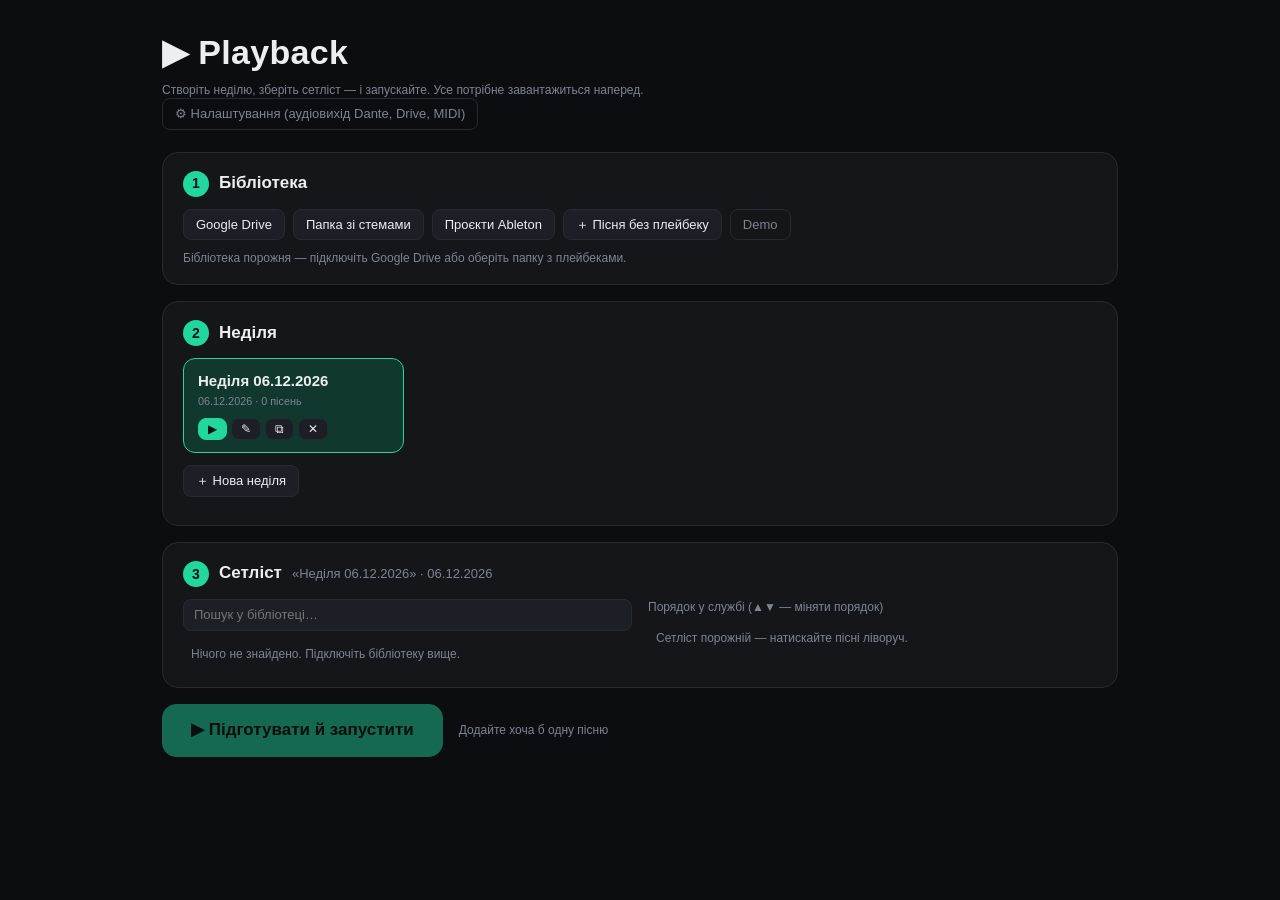
==== index.html @ f5053c3a "Home page (Sundays, setlist builder) and preflight loading menu: files, decode, Guide sections, key/" ====
<!doctype html>
<html lang="uk">
<head>
<meta charset="utf-8">
<meta name="viewport" content="width=device-width, initial-scale=1">
<title>Playback</title>
<link rel="stylesheet" href="style.css?v=202611181529">
</head>
<body>
<div id="home" class="screen">
  <div class="wrap">
    <div class="hero"><div class="logo">▶ Playback</div><div class="hint">Створіть неділю, зберіть сетліст — і запускайте. Усе потрібне завантажиться наперед.</div>
      <div class="row"><button id="hContinue" class="primary" hidden>↩ Повернутись до запуску</button><button id="hSettings" class="ghost">⚙ Налаштування (аудіовихід Dante, Drive, MIDI)</button></div></div>

    <section class="card2">
      <h2><span class="n">1</span> Бібліотека</h2>
      <div class="row">
        <button id="hDrive">Google Drive</button><button id="hLocal">Папка зі стемами</button><button id="hAbleton">Проєкти Ableton</button>
        <button id="hNew" title="Метроном + пад, зберігається під назвою пісні">＋ Пісня без плейбеку</button><button id="hDemo" class="ghost">Demo</button>
      </div>
      <div id="hLibInfo" class="hint"></div>
    </section>

    <section class="card2">
      <h2><span class="n">2</span> Неділя</h2>
      <div id="sundayList" class="sundays"></div>
      <div class="row"><button id="hNewSunday">＋ Нова неділя</button></div>
      <div id="newSunday" class="newsun" hidden>
        <label>Назва <input id="nsuName"></label><label>Дата <input id="nsuDate" type="date"></label>
        <label class="chk"><input type="checkbox" id="nsuCopy"> Почати з сетлісту поточної неділі</label>
        <div class="row"><button id="nsuCreate" class="primary">Створити</button><button id="nsuCancel">Скасувати</button></div>
      </div>
    </section>

    <section class="card2">
      <h2><span class="n">3</span> Сетліст <small id="bTitle"></small></h2>
      <div class="builder">
        <div><input id="bSearch" placeholder="Пошук у бібліотеці…"><ul id="bLib" class="list"></ul></div>
        <div><div class="hint" style="margin-bottom:8px">Порядок у службі (▲▼ — міняти порядок)</div><ul id="bSet" class="list"></ul></div>
      </div>
    </section>

    <div class="cta"><button id="hLaunch" class="primary big">▶ Підготувати й запустити</button><span id="hLaunchInfo" class="hint"></span></div>
  </div>
</div>

<div id="preflight" class="screen" hidden>
  <div class="wrap">
    <h1 id="pfTitle">Підготовка…</h1>
    <div class="pfbar"><i id="pfBar"></i><span id="pfPct">0%</span></div>
    <div id="pfSummary" class="hint" style="margin:8px 0"></div>
    <div id="pfNote" class="hint" style="min-height:18px"></div>
    <div id="pfRows"></div>
    <div class="row" style="margin-top:14px">
      <label>Пам'ять
        <select id="pfMem" class="inline"><option value="economy">Економно: у RAM поточна + наступна пісня</option><option value="full">Повністю: усі пісні в RAM (потрібно багато пам'яті)</option></select></label>
      <label class="chk"><input type="checkbox" id="pfAuto" checked> Входити автоматично, коли все готово</label>
    </div>
    <div class="row">
      <button id="pfEnter" class="primary big" disabled>▶ Увійти в режим запуску</button>
      <button id="pfRetry" hidden>↻ Повторити</button>
      <button id="pfCancel">← Назад</button>
    </div>
    <p class="hint">Що робиться: файли з Drive скачуються в кеш, звук розпаковується, гайди розпізнаються й розставляються секції, а для пісень зі зміненою тональністю/темпом заздалегідь готуються нові версії. У режимі запуску наступна пісня підвантажується у фоні, поки грає поточна.</p>
  </div>
</div>

<header id="top">
  <button id="btnHome" class="tbtn small" title="Домашня сторінка: неділі та сетліст">⌂</button>
  <div class="bpmbox"><b id="bpm">—</b><span id="sig">4/4</span></div>
  <div class="clockbox"><div id="clock">00:00</div><small id="clockSub">0:00 / 0:00</small></div>
  <button id="btnPad" class="tbtn small" title="Пади">PAD</button>

  <div class="transport">
    <button id="btnPrev" class="tbtn" title="Попередня пісня">⏮</button>
    <button id="btnPlay" class="tbtn play" title="Space">▶</button>
    <button id="btnStop" class="tbtn" title="Стоп">■</button>
    <button id="btnNext" class="tbtn" title="Наступна пісня">⏭</button>
    <button id="btnFade" class="tbtn" title="Fade out: плавно затухнути й зупинити">◺</button>
  </div>

  <div class="right">
    <span id="warn" class="warnbadge" hidden title="Зауваження імпорту">⚠</span>
    <button id="btnEdit" class="tbtn small">EDIT</button>
    <button id="btnSetlist" class="tbtn small" title="Бібліотека та сетліст">☰♪</button>
    <button id="btnMenu" class="tbtn small" title="Меню">≡</button>
    <div id="menu" class="menu" hidden>
      <nav id="tabs">
        <button data-tab="patch">Патч / роутинг</button>
        <button data-tab="pads">Пади</button>
        <button data-tab="remote">📱 Пульт (телефон)</button>
        <button data-tab="settings">Налаштування</button>
      </nav>
    </div>
  </div>
</header>

<main>
  <section id="strip">
    <div id="cards" class="cards"><div class="empty">Додайте пісні в сетліст (☰♪) або відкрийте Demo</div></div>
  </section>

  <section id="wave">
    <canvas id="waveCv"></canvas>
    <div id="sections"></div>
    <div id="fadeTail" hidden></div>
    <div id="fadeMark" hidden><span>FADE</span></div>
    <div id="playhead"></div>
    <div id="selbar" hidden><span id="selInfo"></span><button id="selDel">Видалити</button><button id="selClear" title="Esc">✕</button></div>
    <div id="waveHint">Оберіть пісню</div>
  </section>

  <section id="mixer">
    <div id="strips"></div>
    <div id="side">
      <button id="sidePatch" class="sbtn">PATCH</button>
      <button id="sidePad" class="sbtn">PAD<br>PLAYER</button>
      <button id="btnLoop" class="sbtn" title="Зациклити поточну секцію (без пауз)">LOOP</button>
      <button id="sideMute" class="sbtn" title="Вимкнути/увімкнути всі стеми">MUTE<br>ALL</button>
      <div class="masterbox">
        <div class="fader master"><input id="master" type="range" min="0" max="1.5" step="0.01" value="1"></div>
        <div class="nm">Master</div>
      </div>
    </div>
  </section>

  <div class="songbar"><span id="songName">Оберіть пісню</span><small id="songMeta"></small><small id="trimInfo"></small></div>
</main>

<footer><span id="status" class="status"></span></footer>

<!-- Overlay panels -->
<div id="overlay" hidden>
  <div id="sheet">
    <button id="closeSheet" class="close" title="Закрити">✕</button>

    <section id="tab-library" class="tab" hidden>
      <h3>Бібліотека</h3>
      <div class="row">
        <button id="btnDrive">Google Drive</button>
        <button id="btnLocal">Папка</button>
        <button id="btnAbleton" title="Папка з проєктами Ableton (.als)">Ableton</button>
        <button id="btnDemo">Demo</button>
        <button id="btnNewSong" title="Пісня без плейбеку: метроном + пад, зберігається під назвою пісні">＋ Без плейбеку</button>
      </div>
      <input id="search" placeholder="Пошук пісні…">
      <ul id="library" class="list"></ul>
      <h3>Сетліст</h3>
      <ul id="setlist" class="list"></ul>
      <label class="chk"><input type="checkbox" id="chkAuto"> Авто-перехід на наступну пісню</label>
    </section>

    <section id="tab-edit" class="tab" hidden>
      <h3>Пад пісні</h3>
      <div class="row">
        <select id="songPadKey" class="inline"><option value="">— без паду —</option></select>
        <label class="chk"><input type="checkbox" id="songPadAuto"> Запускати пад разом із піснею (плавний вхід), зупиняти зі стопом</label>
        <button id="songPadNow">▶ Пад зараз</button>
        <button id="btnClickSettings" hidden>⚙ Налаштування метронома</button>
      </div>

      <h3>Структура пісні</h3>
      <div class="row">
        <button id="btnDetect" title="Розпізнати голосові підказки Guide (Verse, Chorus…) і розставити секції">🎙 Визначити по Guide</button>
        <button id="btnMark" title="Додати секцію в позиції курсору">＋ Секція тут</button>
        <button id="btnSplit" title="Розділити секцію в позиції курсору на дві">✂ Розділити тут</button>
        <button id="btnUndo" title="Скасувати (Cmd+Z)">↶ Скасувати</button>
        <button id="btnResetStruct" title="Повернути початкову структуру">Скинути</button>
      </div>
      <label class="chk"><input type="checkbox" id="chkDetect"> Автоматично визначати секції по Guide для пісень без розмітки (перший раз завантажується модель ~40 МБ)</label>
      <div id="structList" class="structlist"></div>
      <p class="hint">Правки структури змінюють саму пісню: видалена секція не гратиме, дубльована повториться, порядок можна міняти. «⇤» ставить початок секції в позицію курсору. Експорт стемів теж бере вже змінену структуру. Початок/кінець нижче діє, поки структуру не змінено.</p>
      <h3>Версії та закріплення</h3>
      <div class="row">
        <select id="verSel" class="inline"></select>
        <button id="verApply" title="Відкрити збережену версію">Застосувати</button>
        <button id="verSave" title="Зберегти поточний стан (структура, тональність/темп, мікс) як нову версію">＋ Зберегти як версію…</button>
        <button id="verOverwrite">Перезаписати</button>
        <button id="verMain" title="Основна версія — та, що закріплюється">★ Основна</button>
        <button id="verDelete">Видалити</button>
      </div>
      <label class="chk"><input type="checkbox" id="chkPin"> 🔒 Закріпити основну версію: щоразу відкривається саме вона, структура й тон не змінюються випадково</label>
      <div id="verInfo" class="hint"></div>
      <div class="row">
        <button id="verExport" title="Зберегти файл з усіма версіями. Покладіть playback-versions.json у головну папку Playback на Drive — усі лідери побачать ці версії">⬇ Експорт версій</button>
        <button id="verImport">⬆ Імпорт версій</button>
        <input type="file" id="verFile" accept=".json,application/json" hidden>
      </div>
      <p class="hint">Версія зберігає: структуру (видалені/продубльовані/переставлені секції), мітки, тональність і темп, стан міксу та режим переходу. Щоб усі лідери грали одне й те саме: експортуйте версії й покладіть файл <b>playback-versions.json</b> у головну папку Playback на Drive — апка сама підтягне його при підключенні до Drive.</p>

      <h3>Fade-out у вибраний момент</h3>
      <div class="row">
        <button id="fadeSet" title="Fade почнеться з позиції курсору">⤓ Fade з курсору</button>
        <button id="fadeSecEnd" title="Fade закінчується в кінці поточної секції">⤓ Fade в кінці секції</button>
        <label class="chk">тривалість <input id="fadeDur" type="number" min="0.5" max="60" step="0.5" value="4" style="width:64px"> с</label>
        <button id="fadeTest" title="Програти за 4 с до початку фейду">▶ Прослухати</button>
        <button id="fadeClear">✕ Прибрати</button>
      </div>
      <div id="fadeInfo" class="hint"></div>
      <p class="hint">Поставте курсор (клік по хвилі) у момент, де має починатись затухання, натисніть «Fade з курсору» — пісня затухне за вказаний час і сама закінчиться. Fade зберігається з версією пісні та враховується в експорті WAV.</p>

      <h3>Початок / кінець</h3>
      <div class="row">
        <button id="btnStartHere">⇤ Старт тут</button>
        <button id="btnEndHere">⇥ Кінець тут</button>
        <button id="btnClearTrim">✕ Скинути</button>
      </div>
      <h3>Тональність і темп</h3>
      <div class="row xf" title="Обробка офлайн. Click і Guide не транспонуються.">
        Тон <select id="xSemi" class="inline"></select>
        Темп <input id="xTempo" type="range" min="70" max="130" step="1" value="100"><b id="xTempoVal">100%</b>
        <button id="xApply">Застосувати</button><button id="xReset">Скинути</button>
      </div>
      <h3>Експорт</h3>
      <div class="row">
        <button id="btnExport" title="Зберегти стеми як WAV у папку (напр. синхронізовану з Drive)">⬇ Експорт стемів (WAV)</button>
      </div>
      <details id="report" hidden><summary></summary><ul></ul></details>
    </section>

    <section id="tab-patch" class="tab" hidden>
      <h3>Патч / роутинг</h3>
      <div class="row">
        <button id="patchAuto">Авто-патч (пари підряд)</button>
        <button id="patchMain">Усе на 1–2</button>
        <button id="patchClear">Очистити</button>
        <button id="patchSmart" title="Click → вихід 3, Guide → вихід 4, решта → 1–2">Smart (Click/Guide окремо)</button>
      </div>
      <div class="row">
        <select id="presetSel" class="inline"></select>
        <button id="presetSave">Зберегти пресет</button>
        <button id="presetLoad">Застосувати</button>
        <button id="presetDel">Видалити</button>
        <span class="hint">Клік по заголовку виходу — тестовий тон. Патч запам'ятовується за назвою стему.</span>
      </div>
      <div id="matrix" class="matrix-wrap"></div>
    </section>

    <section id="tab-pads" class="tab" hidden>
      <h3>Ambient-пади</h3>
      <p class="hint">Грають незалежно від пісні й мають власні виходи. Натисніть тональність — плавний вхід; ще раз — плавний вихід.</p>
      <div id="padKeys" class="padkeys"></div>
      <div class="form">
        <label>Вихід L <select id="padL"></select></label>
        <label>Вихід R <select id="padR"></select></label>
        <label>Гучність <input id="padVol" type="range" min="0" max="1" step="0.01"></label>
        <button id="padStop">■ Зупинити пад</button>
      </div>
    </section>

    <section id="tab-newsong" class="tab" hidden>
      <h3 id="nsTitle">Нова пісня без плейбеку</h3>
      <div class="form">
        <label>Назва пісні (під цією назвою проєкт зберігається) <input id="nsName" placeholder="Напр. «Святий Святий»"></label>
        <label>Темп, BPM <span class="row" style="margin:0"><input id="nsBpm" type="number" min="30" max="300" step="0.5" style="width:110px"><button id="nsTap" type="button">Tap</button></span></label>
        <label>Розмір <select id="nsSig"><option>4/4</option><option>3/4</option><option>2/4</option><option>5/4</option><option>6/8</option><option>12/8</option></select></label>
        <label>Підрозділ (тихі кліки) <select id="nsSub"><option value="none">немає</option><option value="8th">восьмі</option><option value="16th">шістнадцяті</option></select></label>
        <label>Довжина, тактів <input id="nsBars" type="number" min="4" max="600" value="100" style="width:110px"></label>
        <label>Пад (тональність) <select id="nsKey"><option value="">— без паду —</option></select></label>
        <label class="chk"><input type="checkbox" id="nsAuto"> Запускати пад разом із пісенню</label>
      </div>
      <div class="row">
        <button id="nsSave" class="primary">Зберегти й відкрити</button>
        <button id="nsCancel">Скасувати</button>
        <button id="nsDelete" hidden style="color:var(--bad)">Видалити пісню</button>
      </div>
      <p class="hint">Метроном: акцент на першій долі, окремий стем «Click» (патчиться на свій вихід, Smart-патч відправляє його на вихід 3). Секції, fade-out, версії, закріплення працюють як зі звичайною піснею. Проєкт зберігається під назвою пісні й потрапляє в експорт версій (його побачать інші лідери, якщо файл лежить на Drive).</p>
    </section>

    <section id="tab-remote" class="tab" hidden>
      <h3>Керування з телефона</h3>
      <label class="chk"><input type="checkbox" id="remoteOn"> Увімкнути віддалене керування (телефон і ноутбук мають бути онлайн; звук лишається на ноутбуці)</label>
      <div id="remoteBox" hidden>
        <div class="remote">
          <div id="remoteQr" class="qr"></div>
          <div>
            <p class="hint">Відскануйте QR камерою телефона — відкриється пульт. Додайте сторінку на головний екран, щоб відкривати одним тапом (код і PIN запам'ятаються).</p>
            <label class="form">Посилання <input id="remoteUrl" readonly></label>
            <div class="row"><button id="remoteCopy">Копіювати</button><button id="remoteNew" title="Скинути старі підключення і створити новий код/PIN">Новий код</button></div>
            <p>PIN: <b id="remotePin" style="font-size:20px;letter-spacing:.2em"></b> · код: <small id="remoteCode"></small></p>
            <div id="remoteInfo" class="hint"></div>
          </div>
        </div>
        <p class="hint">Як це працює: команди йдуть напряму між телефоном і ноутбуком (WebRTC), через інтернет проходить лише початкове з'єднання (безкоштовний сервер PeerJS). Без PIN підключитись неможливо. «Новий код» відключає всі телефони.</p>
      </div>
    </section>

    <section id="tab-settings" class="tab" hidden>
      <h3>Аудіовихід (Dante)</h3>
      <div class="form">
        <label>Пристрій <select id="device"></select></label>
        <button id="btnPickDevice">Вибрати пристрій…</button>
        <label>Кількість виходів <select id="outCount"></select></label>
        <div id="deviceInfo" class="hint"></div>
      </div>
      <p class="hint">Встановіть <b>Dante Virtual Soundcard</b> (Mac/Win), у Chrome оберіть її як вихід. Канали DVS (до 64) з'являться тут як виходи; підписки DVS → пульт робляться в Dante Controller. Sample rate DVS — 48 kHz.</p>

      <h3>Пам'ять</h3>
      <label class="chk"><input type="checkbox" id="chkPre"> Заздалегідь розпаковувати наступну пісню сетлісту (швидший перехід, але до 2× більше RAM)</label>
      <p class="hint">Файли з Drive зберігаються в кеші браузера й повторно не завантажуються (статус після відкриття пісні показує «з локального кешу» або скільки завантажено). Повторне відкриття пісні лише розпаковує звук.</p>

      <h3>MIDI-пульт</h3>
      <div class="form"><button id="btnMidi">Увімкнути MIDI</button><div id="midiInfo" class="hint"></div></div>
      <p class="hint">Ноти: 60 Play/Pause · 61 Stop · 62 наступна пісня · 63 попередня · 64 наступна секція · 65 Loop · 66 Fade out. Клавіші: Space, → наступна секція, ← на початок.</p>

      <h3>Google Drive</h3>
      <div class="form">
        <label>OAuth Client ID <input id="clientId" placeholder="xxxx.apps.googleusercontent.com"></label>
        <label>Папка з плейбеками (посилання або ID) <input id="rootFolder" placeholder="https://drive.google.com/drive/folders/…"></label>
        <button id="btnSaveDrive">Зберегти</button>
      </div>
      <p class="hint">Структура: головна папка → підпапка на пісню → аудіофайли-стеми. Назва файлу = назва стему. Файли кешуються в браузері.</p>
    </section>
  </div>
</div>
<script type="module" src="app.js?v=202611181529"></script>
</body>
</html>
---- style.css ----
:root{--bg:#0c0d10;--panel:#14161a;--panel2:#1c1f25;--panel3:#262a32;--line:#262a31;--fg:#eceef2;--dim:#7d8492;--acc:#22d6a0;--acc2:#0f6e55;--warn:#ffb020;--bad:#ff5d5d}
*{box-sizing:border-box}
html,body{height:100%;margin:0;overflow:hidden}
body{background:var(--bg);color:var(--fg);font:13px/1.35 -apple-system,BlinkMacSystemFont,"Segoe UI",sans-serif;display:flex;flex-direction:column;user-select:none}
button,select,input{font:inherit;color:inherit}
button{background:var(--panel2);border:1px solid var(--line);border-radius:8px;padding:6px 12px;cursor:pointer}
button:hover{border-color:#3a404b}
button.on{background:var(--acc);border-color:var(--acc);color:#04120d}
input:not([type=range]):not([type=checkbox]),select{background:var(--panel2);border:1px solid var(--line);border-radius:8px;padding:6px 10px;width:100%}
small,.hint{color:var(--dim)}
.hint{font-size:12px}
[hidden]{display:none!important}

/* top bar */
#top{display:flex;align-items:center;gap:14px;padding:10px 14px;background:var(--panel);border-bottom:1px solid var(--line)}
.bpmbox{display:flex;flex-direction:column;align-items:center;min-width:46px;line-height:1.1}
.bpmbox b{font-size:20px;font-weight:600}
.bpmbox span{font-size:12px;color:var(--dim);border-top:1px solid var(--line);margin-top:2px;padding-top:2px;width:100%;text-align:center}
.clockbox{min-width:104px}
#clock{font-size:30px;font-weight:600;font-variant-numeric:tabular-nums;letter-spacing:.5px;line-height:1}
#clockSub{font-variant-numeric:tabular-nums;font-size:11px}
.tbtn{background:var(--panel2);border:1px solid var(--line);border-radius:10px;height:48px;min-width:64px;font-size:18px;padding:0 16px}
.tbtn.small{height:36px;min-width:0;font-size:12px;font-weight:600;letter-spacing:.06em;padding:0 12px;color:var(--dim)}
.tbtn.small.on{color:#04120d}
.transport{display:flex;gap:6px;margin:0 auto}
.tbtn.play{min-width:150px;color:var(--acc);font-size:22px}
.tbtn.play.playing{background:#0f2f27;border-color:var(--acc)}
.right{display:flex;gap:8px;align-items:center;position:relative}
.warnbadge{color:var(--warn);font-size:18px;cursor:pointer}
.menu{position:absolute;right:0;top:44px;background:var(--panel2);border:1px solid var(--line);border-radius:10px;padding:6px;z-index:30;min-width:200px}
.menu button{display:block;width:100%;text-align:left;border:0;background:transparent;padding:9px 10px}
.menu button:hover{background:var(--panel3)}

main{flex:1;display:flex;flex-direction:column;min-height:0;position:relative}

/* song cards */
#strip{padding:10px 14px 4px;background:var(--bg)}
.cards{display:flex;gap:10px;overflow-x:auto;padding-bottom:8px;scrollbar-width:thin}
.cards .empty{color:var(--dim);padding:30px 0}
.card{flex:none;width:150px;cursor:pointer}
.card .art{height:100px;border-radius:8px;position:relative;overflow:hidden;display:flex;align-items:center;justify-content:center;font-size:34px;font-weight:700;color:rgba(255,255,255,.55);letter-spacing:.02em}
.card .art i{position:absolute;right:6px;top:4px;font-style:normal;font-size:14px;color:#fff;opacity:.8}
.card .nm{margin-top:6px;white-space:nowrap;overflow:hidden;text-overflow:ellipsis;color:var(--dim)}
.card .nm em{font-style:normal;color:var(--dim);margin-left:4px}
.card.cur .art{outline:2px solid var(--acc);outline-offset:1px}
.card.cur .nm{color:var(--fg);font-weight:600}
.card.cur .nm::before{content:"▶ ";color:var(--acc)}

/* waveform + sections */
#wave{position:relative;height:150px;margin:0 14px;background:var(--panel);border:1px solid var(--line);border-radius:10px;overflow:hidden;cursor:pointer}
#waveCv{position:absolute;inset:0;width:100%;height:100%}
#sections{position:absolute;inset:0;pointer-events:none}
.sec{position:absolute;top:0;bottom:0;border-left:1px solid rgba(255,255,255,.18);pointer-events:none}
.sec .bg{position:absolute;inset:0;opacity:.14;background:var(--c)}
.sec .bar{position:absolute;left:0;right:0;top:0;height:3px;background:var(--c)}
.sec.cur .bg{opacity:.28}
.sec .badge{position:absolute;left:5px;top:8px;min-width:24px;height:24px;padding:0 6px;border-radius:12px;border:1.5px solid var(--c);color:var(--c);background:rgba(12,13,16,.8);font-size:11px;font-weight:700;display:flex;align-items:center;justify-content:center;pointer-events:auto;cursor:pointer}
.sec.queued .badge{background:var(--c);color:#0c0d10}
#playhead{position:absolute;top:0;bottom:0;width:2px;background:#fff;box-shadow:0 0 6px rgba(255,255,255,.5);left:0;pointer-events:none}
#waveHint{position:absolute;inset:0;display:flex;align-items:center;justify-content:center;color:var(--dim);pointer-events:none}

/* mixer */
#mixer{flex:1;display:flex;margin:10px 14px 0;min-height:0;background:var(--panel);border:1px solid var(--line);border-radius:10px;overflow:hidden}
#strips{flex:1;display:flex;overflow-x:auto;overflow-y:hidden;scrollbar-width:thin}
.strip{flex:1 0 60px;max-width:96px;min-width:56px;display:flex;flex-direction:column;align-items:center;padding:8px 2px 6px;border-right:1px solid var(--line);gap:6px}
.strip .ms{display:flex;gap:3px}
.strip .ms button{padding:1px 0;width:24px;height:22px;font-size:11px;font-weight:700;border-radius:6px;color:var(--dim)}
.strip .ms .m.on{background:var(--bad);border-color:var(--bad);color:#fff}
.strip .ms .s.on{background:var(--warn);border-color:var(--warn);color:#201400}
.fader{flex:1;min-height:80px;position:relative;width:34px;display:flex;justify-content:center}
.fader::before{content:"";position:absolute;top:6px;bottom:6px;left:50%;width:6px;margin-left:-3px;background:#0a0b0d;border:1px solid var(--line);border-radius:3px}
.fader .meter{position:absolute;top:7px;bottom:7px;left:50%;width:4px;margin-left:-2px;border-radius:2px;overflow:hidden;pointer-events:none}
.fader .meter i{position:absolute;left:0;right:0;bottom:0;background:linear-gradient(to top,var(--acc2),var(--acc) 75%,var(--warn) 92%,var(--bad));height:0}
.fader input[type=range]{writing-mode:vertical-lr;direction:rtl;height:100%;width:34px;margin:0;background:transparent;-webkit-appearance:none;appearance:none;position:relative}
.fader input[type=range]::-webkit-slider-runnable-track{background:transparent;width:100%}
.fader input[type=range]::-webkit-slider-thumb{-webkit-appearance:none;width:32px;height:16px;border-radius:3px;background:linear-gradient(#3a3f49,#262a32);border:1px solid #4a505c;box-shadow:inset 0 0 0 5px transparent}
.fader input[type=range]::-webkit-slider-thumb{background:linear-gradient(#3a3f49,#262a32) padding-box;position:relative}
.fader input[type=range]:focus{outline:none}
.strip .nm,.masterbox .nm{font-size:11px;text-align:center;height:28px;line-height:1.15;overflow:hidden;word-break:break-word;color:#8fe9cd}
.strip .rt{font-size:9px;color:var(--dim);height:11px}
#side{width:104px;flex:none;display:flex;flex-direction:column;gap:6px;padding:8px;border-left:1px solid var(--line);background:#101216}
.sbtn{font-size:10px;font-weight:700;letter-spacing:.06em;padding:8px 4px;border-radius:6px;color:var(--dim);line-height:1.2}
.masterbox{flex:1;display:flex;flex-direction:column;align-items:center;min-height:90px;margin-top:4px}
.masterbox .fader{width:40px}

.songbar{padding:6px 14px 8px;display:flex;gap:10px;align-items:baseline;color:var(--dim)}
#songName{color:var(--fg);font-weight:600}
footer{padding:4px 14px;border-top:1px solid var(--line);background:var(--panel);font-size:11px;color:var(--dim);min-height:24px}

/* overlay sheet */
#overlay{position:fixed;inset:0;background:rgba(0,0,0,.6);z-index:60;display:flex;justify-content:center;align-items:flex-start;padding:40px 20px;overflow:auto}
#sheet{position:relative;background:var(--panel);border:1px solid var(--line);border-radius:14px;width:min(980px,100%);padding:20px 22px 24px;user-select:text}
.close{position:absolute;right:12px;top:10px;border:0;background:transparent;font-size:18px;color:var(--dim)}
#sheet h3{margin:18px 0 8px;font-size:11px;text-transform:uppercase;letter-spacing:.08em;color:var(--dim)}
#sheet h3:first-child{margin-top:0}
.row{display:flex;gap:8px;flex-wrap:wrap;align-items:center;margin-bottom:10px}
.list{list-style:none;margin:8px 0 0;padding:0;max-height:280px;overflow:auto}
.list li{display:flex;align-items:center;gap:6px;padding:7px 8px;border-radius:8px;cursor:pointer}
.list li:hover{background:var(--panel2)}
.list li.cur{background:#10382f;outline:1px solid var(--acc)}
.list li span{flex:1;overflow:hidden;text-overflow:ellipsis;white-space:nowrap}
.list li button{padding:1px 8px}
.list li button.up,.list li button.dn{padding:1px 6px;font-size:10px}
.matrix-wrap{overflow:auto;border:1px solid var(--line);border-radius:12px;background:var(--panel)}
table.matrix{border-collapse:collapse}
.matrix th,.matrix td{border:1px solid var(--line);text-align:center;padding:0}
.matrix th.stem{position:sticky;left:0;background:var(--panel2);padding:6px 12px;text-align:left;white-space:nowrap;z-index:1}
.matrix th.out{min-width:58px;cursor:pointer;background:var(--panel2);font-weight:500;padding:4px}
.matrix th.out:hover{color:var(--acc)}
.matrix th.out input{width:54px;font-size:11px;padding:2px 4px;text-align:center;margin-top:2px}
.matrix td{width:58px;height:34px;cursor:pointer}
.matrix td:hover{background:var(--panel2)}
.matrix td.on{background:var(--acc)}
.form{display:grid;gap:10px;max-width:560px;margin-bottom:10px}
.form label{display:grid;gap:4px;color:var(--dim);font-size:12px}
.xf{gap:8px;color:var(--dim)}
.xf input[type=range]{width:110px}
.xf b{color:var(--fg);min-width:38px;font-variant-numeric:tabular-nums}
select.inline{width:auto}
.chk{display:flex;gap:6px;align-items:center;font-size:12px;color:var(--dim);margin-top:10px}
.chk input{width:auto}
.padkeys{display:grid;grid-template-columns:repeat(6,64px);gap:8px;margin:12px 0 16px}
.padkeys button{height:56px;font-size:16px;font-weight:600}
#report{color:var(--warn);font-size:12px;margin-top:14px}
#report ul{margin:6px 0 0;padding-left:18px;color:var(--dim)}
@media (max-width:760px){.clockbox{min-width:80px}#clock{font-size:22px}.tbtn{min-width:44px;padding:0 10px}.tbtn.play{min-width:80px}#side{width:78px}}
.structlist{margin:8px 0 6px;display:flex;flex-direction:column;gap:4px;max-height:340px;overflow:auto}
.srow{display:flex;align-items:center;gap:5px;padding:4px 6px;background:var(--panel2);border-radius:8px}
.srow .sb{min-width:30px;height:24px;border-radius:12px;border:1.5px solid var(--c);color:var(--c);font-size:11px;font-weight:700;display:flex;align-items:center;justify-content:center;padding:0 6px}
.srow .sn{flex:1;min-width:90px;padding:3px 8px!important}
.srow .st{font-size:11px;color:var(--dim);min-width:118px;font-variant-numeric:tabular-nums}
.srow button{padding:1px 7px;font-size:12px}
.card .art i{cursor:pointer;padding:0 4px}
#selbar{position:absolute;right:10px;top:8px;z-index:6;display:flex;gap:8px;align-items:center;background:rgba(12,13,16,.92);border:1px solid var(--acc);border-radius:10px;padding:5px 8px;font-size:12px}
#selbar button{padding:3px 10px;font-size:12px}
#selDel{background:var(--bad);border-color:var(--bad);color:#fff}
.sec.sel .bg{opacity:.4}
.sec.sel{outline:2px solid #fff;outline-offset:-2px}
.srow.sel{outline:1px solid var(--acc);background:#10382f}
.srow .ck{width:auto}
#fadeMark{position:absolute;top:0;bottom:0;z-index:2;pointer-events:none;border-left:2px dashed var(--warn);background:linear-gradient(to right,rgba(12,13,16,0),rgba(12,13,16,.88))}
#fadeMark span{position:absolute;left:4px;bottom:4px;font-size:10px;font-weight:700;letter-spacing:.08em;color:var(--warn)}
#fadeTail{position:absolute;top:0;bottom:0;z-index:2;pointer-events:none;background:rgba(12,13,16,.88)}
.remote{display:flex;gap:20px;flex-wrap:wrap;margin-top:12px}
.qr{width:200px;height:200px;background:#fff;border-radius:12px;padding:6px;flex:none}
.qr svg{width:100%;height:100%}
button.primary{background:var(--acc);border-color:var(--acc);color:#04120d;font-weight:600}

/* home + preflight */
.screen{position:fixed;inset:0;z-index:40;background:var(--bg);overflow:auto;user-select:text}
.screen .wrap{max-width:1000px;margin:0 auto;padding:30px 22px 70px}
.hero{margin-bottom:22px}
.logo{font-size:34px;font-weight:700;letter-spacing:.01em;margin-bottom:6px}
.card2{background:var(--panel);border:1px solid var(--line);border-radius:16px;padding:18px 20px;margin-bottom:16px}
.card2 h2{margin:0 0 12px;font-size:17px;display:flex;align-items:center;gap:10px}
.card2 h2 small{font-weight:400;color:var(--dim);font-size:13px}
.card2 .n{width:26px;height:26px;border-radius:50%;background:var(--acc);color:#04120d;font-size:14px;display:inline-flex;align-items:center;justify-content:center}
.sundays{display:grid;grid-template-columns:repeat(auto-fill,minmax(220px,1fr));gap:10px;margin-bottom:12px}
.sun{background:var(--p2);border:1px solid var(--line);border-radius:12px;padding:12px 14px;cursor:pointer;display:flex;flex-direction:column;gap:2px}
.sun.cur{border-color:var(--acc);background:#10382f}
.sun b{font-size:15px}
.sun small{color:var(--dim)}
.sun .acts{display:flex;gap:4px;margin-top:8px}
.sun .acts button{padding:2px 9px;font-size:12px}
.sun .acts .go{background:var(--acc);border-color:var(--acc);color:#04120d}
.newsun{display:grid;gap:10px;max-width:420px;margin-top:6px}
.newsun label{display:grid;gap:4px;color:var(--dim);font-size:12px}
.newsun label.chk{display:flex}
.builder{display:grid;grid-template-columns:1fr 1fr;gap:16px}
.builder .list{max-height:360px}
.builder .list li small{color:var(--dim)}
.builder .list li .bd{min-width:0}
.cta{display:flex;align-items:center;gap:16px;flex-wrap:wrap}
button.big{padding:14px 28px;font-size:17px;border-radius:14px}
button.ghost{background:transparent;color:var(--dim)}
button:disabled{opacity:.45;cursor:not-allowed}
.pfbar{position:relative;height:26px;border-radius:13px;background:var(--panel);border:1px solid var(--line);overflow:hidden;margin-top:10px}
.pfbar i{position:absolute;left:0;top:0;bottom:0;width:0;background:linear-gradient(90deg,var(--acc2,#0f6e55),var(--acc));transition:width .25s}
.pfbar span{position:absolute;inset:0;display:flex;align-items:center;justify-content:center;font-size:12px;font-weight:700}
.pfrow{background:var(--panel);border:1px solid var(--line);border-radius:12px;padding:10px 14px;margin-bottom:8px}
.pfrow.ok{border-color:#1b5c4a}
.pfrow.bad{border-color:var(--bad)}
.pfn{display:flex;align-items:baseline;gap:10px;margin-bottom:6px}
.pfn .ix{color:var(--dim);width:18px}
.pfn b{font-size:14px}
.stages{display:grid;grid-template-columns:repeat(4,1fr);gap:10px}
.stg span{font-size:10px;color:var(--dim);text-transform:uppercase;letter-spacing:.06em}
.stg .bar{height:6px;border-radius:3px;background:var(--p3);overflow:hidden;margin-top:3px}
.stg .bar i{display:block;height:100%;width:0;background:var(--acc);transition:width .2s}
.stg.skip{opacity:.3}
.stg.done .bar i{background:#2f9d7a}
.pfmsg{font-size:12px;color:var(--dim);margin-top:6px;min-height:16px}
.pfrow.bad .pfmsg{color:var(--bad)}
@media (max-width:760px){.builder{grid-template-columns:1fr}.stages{grid-template-columns:repeat(2,1fr)}}
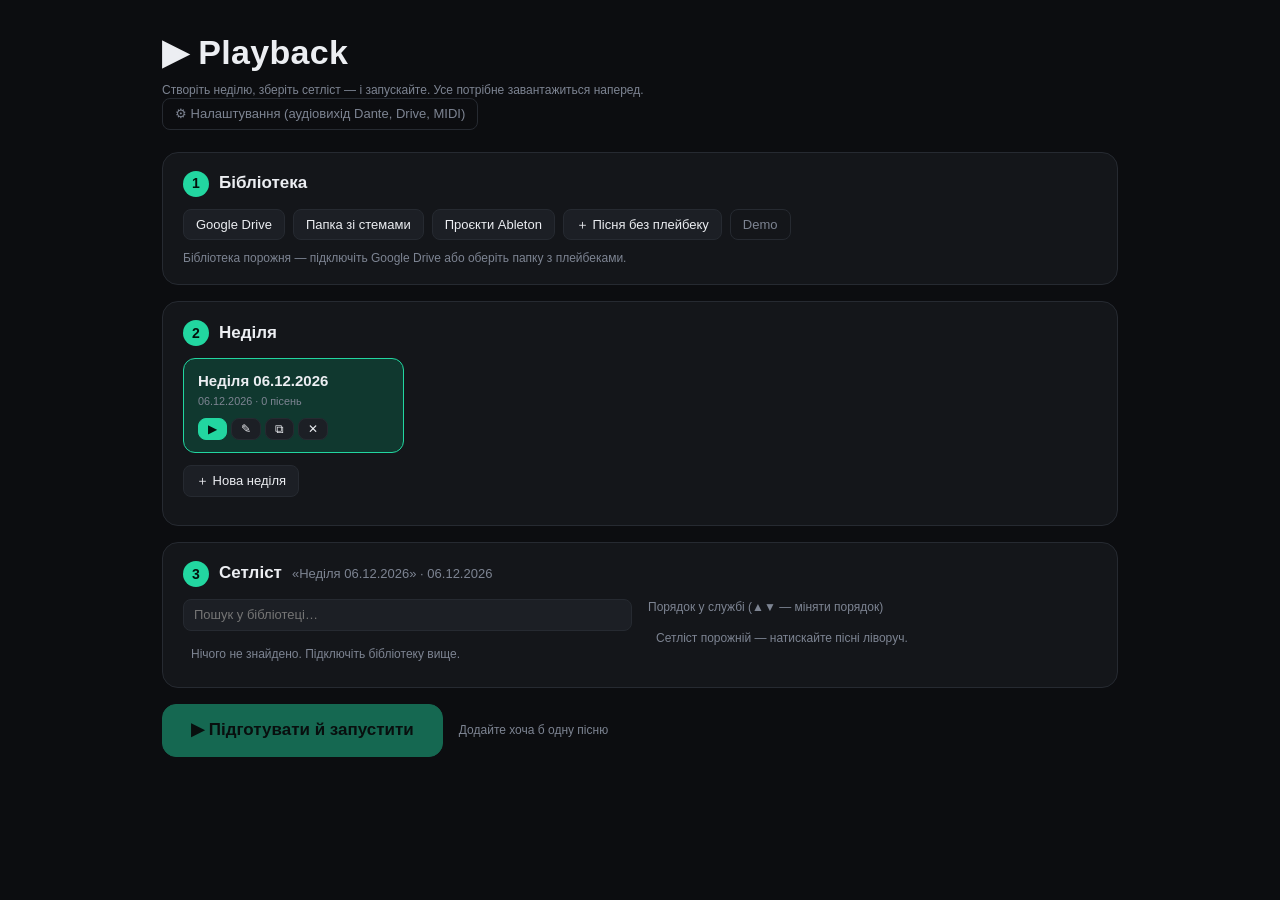
==== commit c34261af: "Preflight: verify Drive songs really have audio, sign in inside the click, never open an empty proje" ====
--- a/index.html
+++ b/index.html
@@ -4,7 +4,7 @@
 <meta charset="utf-8">
 <meta name="viewport" content="width=device-width, initial-scale=1">
 <title>Playback</title>
-<link rel="stylesheet" href="style.css?v=202611181529">
+<link rel="stylesheet" href="style.css?v=202611181536">
 </head>
 <body>
 <div id="home" class="screen">
@@ -313,6 +313,6 @@
     </section>
   </div>
 </div>
-<script type="module" src="app.js?v=202611181529"></script>
+<script type="module" src="app.js?v=202611181536"></script>
 </body>
 </html>
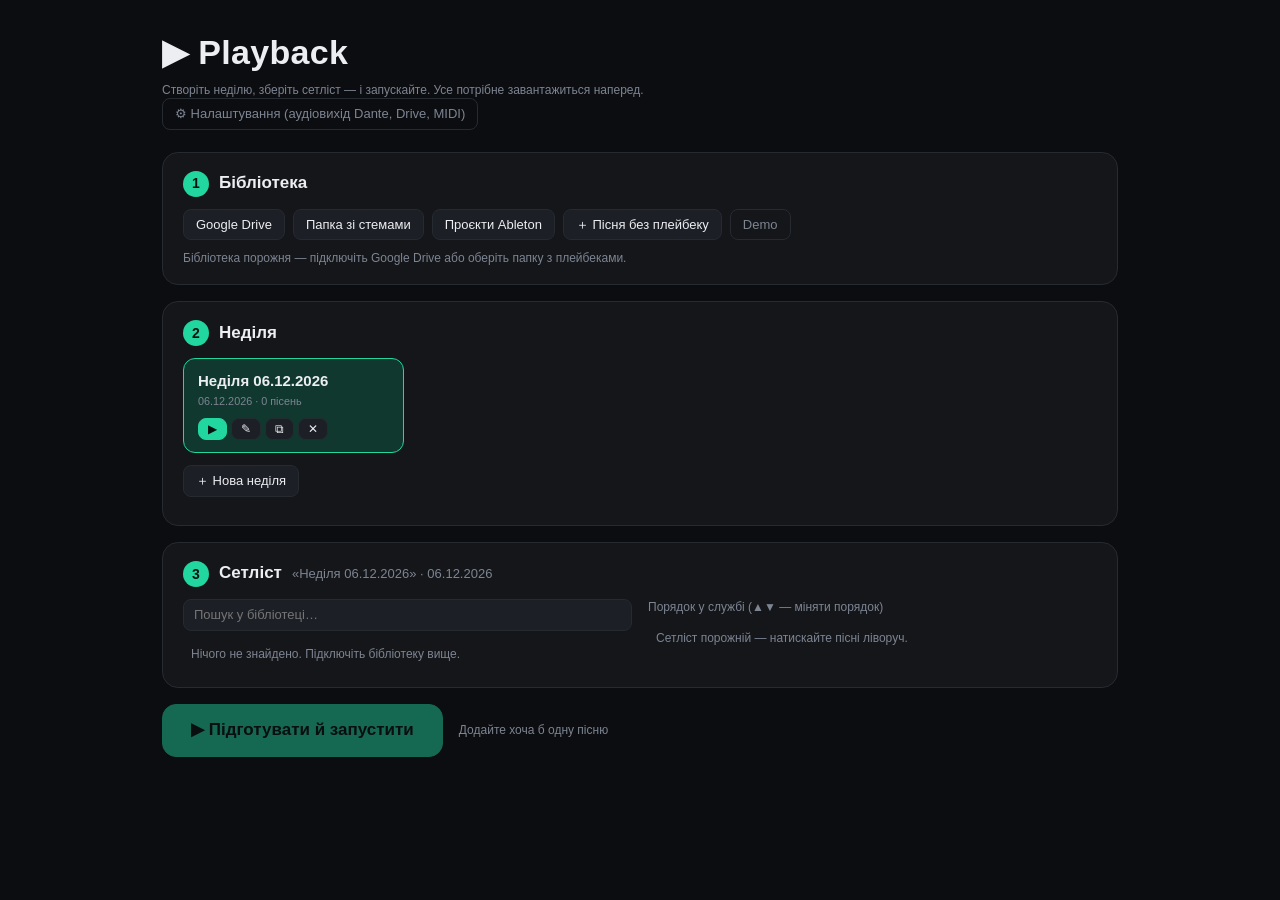
==== commit 20c32385: "Faster preflight: parallel downloads (2 songs x 5 files), byte progress and speed, early entry while" ====
--- a/index.html
+++ b/index.html
@@ -4,7 +4,7 @@
 <meta charset="utf-8">
 <meta name="viewport" content="width=device-width, initial-scale=1">
 <title>Playback</title>
-<link rel="stylesheet" href="style.css?v=202611181536">
+<link rel="stylesheet" href="style.css?v=202611181546">
 </head>
 <body>
 <div id="home" class="screen">
@@ -49,6 +49,7 @@
     <h1 id="pfTitle">Підготовка…</h1>
     <div class="pfbar"><i id="pfBar"></i><span id="pfPct">0%</span></div>
     <div id="pfSummary" class="hint" style="margin:8px 0"></div>
+    <div id="pfSpeed" class="hint"></div>
     <div id="pfNote" class="hint" style="min-height:18px"></div>
     <div id="pfRows"></div>
     <div class="row" style="margin-top:14px">
@@ -313,6 +314,6 @@
     </section>
   </div>
 </div>
-<script type="module" src="app.js?v=202611181536"></script>
+<script type="module" src="app.js?v=202611181546"></script>
 </body>
 </html>
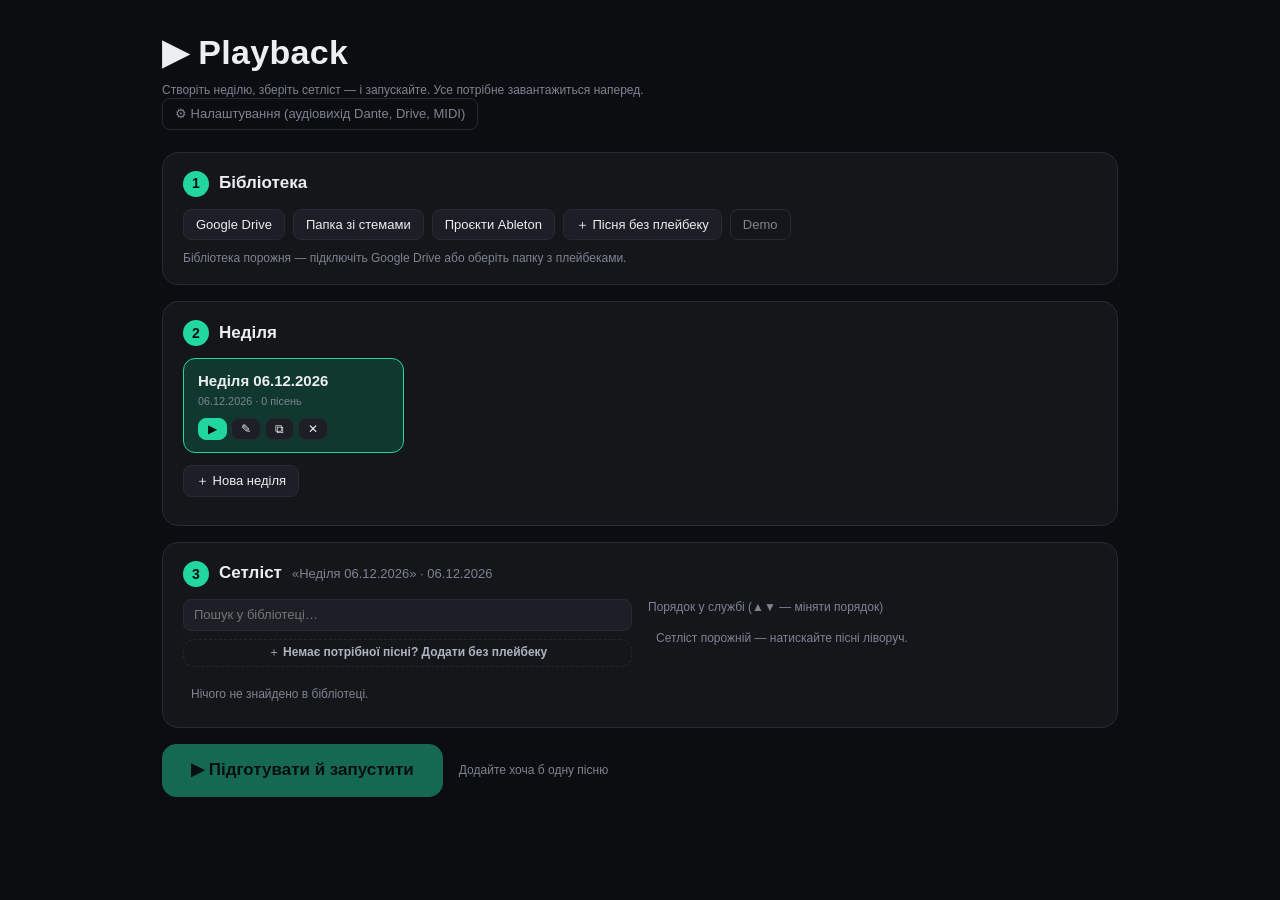
==== commit 6dbe6f2b: "Home builder: add a song missing from the library by name + click tempo (+ drone pad) inline Co-Auth" ====
--- a/index.html
+++ b/index.html
@@ -4,9 +4,37 @@
 <meta charset="utf-8">
 <meta name="viewport" content="width=device-width, initial-scale=1">
 <title>Playback</title>
-<link rel="stylesheet" href="style.css?v=202611181546">
+<link rel="stylesheet" href="style.css?v=202611181728">
 </head>
 <body>
+<svg width="0" height="0" style="position:absolute" aria-hidden="true">
+  <defs>
+    <symbol id="i-sections" viewBox="0 0 24 24"><rect x="3" y="4" width="18" height="4" rx="1.5"/><rect x="3" y="10" width="12" height="4" rx="1.5"/><rect x="3" y="16" width="15" height="4" rx="1.5"/></symbol>
+    <symbol id="i-tune" viewBox="0 0 24 24"><path d="M4 7h9M17 7h3M4 17h3M11 17h9"/><circle cx="15" cy="7" r="2"/><circle cx="9" cy="17" r="2"/></symbol>
+    <symbol id="i-fade" viewBox="0 0 24 24"><path d="M3 5c8 0 10 14 18 14"/><path d="M3 21h18" opacity=".35"/></symbol>
+    <symbol id="i-pad" viewBox="0 0 24 24"><path d="M2 12c2-7 4-7 6 0s4 7 6 0 4-7 6 0"/></symbol>
+    <symbol id="i-ver" viewBox="0 0 24 24"><circle cx="12" cy="12" r="9"/><path d="M12 7v5l3 2"/></symbol>
+    <symbol id="i-export" viewBox="0 0 24 24"><path d="M12 3v12M7 10l5 5 5-5M4 20h16"/></symbol>
+    <symbol id="i-upload" viewBox="0 0 24 24"><path d="M12 16V4M7 9l5-5 5 5M4 20h16"/></symbol>
+    <symbol id="i-play" viewBox="0 0 24 24"><path d="M8 5l11 7-11 7z" fill="currentColor" stroke="none"/></symbol>
+    <symbol id="i-drag" viewBox="0 0 24 24"><g fill="currentColor" stroke="none"><circle cx="9" cy="6" r="1.5"/><circle cx="15" cy="6" r="1.5"/><circle cx="9" cy="12" r="1.5"/><circle cx="15" cy="12" r="1.5"/><circle cx="9" cy="18" r="1.5"/><circle cx="15" cy="18" r="1.5"/></g></symbol>
+    <symbol id="i-copy" viewBox="0 0 24 24"><rect x="8" y="8" width="12" height="12" rx="2.5"/><path d="M16 8V6.5A2.5 2.5 0 0 0 13.5 4h-7A2.5 2.5 0 0 0 4 6.5v7A2.5 2.5 0 0 0 6.5 16H8"/></symbol>
+    <symbol id="i-anchor" viewBox="0 0 24 24"><path d="M5 4v16M9 12h11M13 8l-4 4 4 4"/></symbol>
+    <symbol id="i-merge" viewBox="0 0 24 24"><path d="M4 6h5l3 6 3 6h5M4 18h5l3-6 3-6h5"/></symbol>
+    <symbol id="i-trash" viewBox="0 0 24 24"><path d="M4 7h16M10 11v6M14 11v6M6 7l1 13h10l1-13M9 7V4h6v3"/></symbol>
+    <symbol id="i-scissors" viewBox="0 0 24 24"><circle cx="6" cy="7" r="2.5"/><circle cx="6" cy="17" r="2.5"/><path d="M8 8.5L20 18M8 15.5L20 6"/></symbol>
+    <symbol id="i-undo" viewBox="0 0 24 24"><path d="M9 14L4 9l5-5"/><path d="M4 9h10a6 6 0 0 1 0 12h-3"/></symbol>
+    <symbol id="i-mic" viewBox="0 0 24 24"><rect x="9" y="3" width="6" height="11" rx="3"/><path d="M5 11a7 7 0 0 0 14 0M12 18v3"/></symbol>
+    <symbol id="i-plus" viewBox="0 0 24 24"><path d="M12 5v14M5 12h14"/></symbol>
+    <symbol id="i-lock" viewBox="0 0 24 24"><rect x="5" y="11" width="14" height="9" rx="2.5"/><path d="M8 11V8a4 4 0 0 1 8 0v3"/></symbol>
+    <symbol id="i-star" viewBox="0 0 24 24"><path d="M12 3l2.7 5.6 6.1.9-4.4 4.3 1 6.1L12 17l-5.4 2.9 1-6.1L3.2 9.5l6.1-.9z"/></symbol>
+    <symbol id="i-up" viewBox="0 0 24 24"><path d="M6 15l6-6 6 6"/></symbol>
+    <symbol id="i-down" viewBox="0 0 24 24"><path d="M6 9l6 6 6-6"/></symbol>
+    <symbol id="i-join" viewBox="0 0 24 24"><path d="M3 12h5M16 12h5M8 7v10M16 7v10"/></symbol>
+    <symbol id="i-alert" viewBox="0 0 24 24"><path d="M12 4l10 17H2z"/><path d="M12 10v5M12 18v.5"/></symbol>
+    <symbol id="i-trim" viewBox="0 0 24 24"><path d="M4 6v12M20 6v12M8 12h8M8 12l3-3M8 12l3 3M16 12l-3-3M16 12l-3 3"/></symbol>
+  </defs>
+</svg>
 <div id="home" class="screen">
   <div class="wrap">
     <div class="hero"><div class="logo">▶ Playback</div><div class="hint">Створіть неділю, зберіть сетліст — і запускайте. Усе потрібне завантажиться наперед.</div>
@@ -35,7 +63,21 @@
     <section class="card2">
       <h2><span class="n">3</span> Сетліст <small id="bTitle"></small></h2>
       <div class="builder">
-        <div><input id="bSearch" placeholder="Пошук у бібліотеці…"><ul id="bLib" class="list"></ul></div>
+        <div>
+          <input id="bSearch" placeholder="Пошук у бібліотеці…">
+          <button id="bQuickBtn" class="btn ghost sm bq-btn" type="button">＋ Немає потрібної пісні? Додати без плейбеку</button>
+          <div id="bQuick" class="bquick" hidden>
+            <label>Назва пісні<input id="qaName" placeholder="Напр. «Святий Святий»" autocomplete="off"></label>
+            <div class="qa-row">
+              <label>Темп, BPM<span class="qa-bpm"><input id="qaBpm" type="number" min="30" max="300" step="0.5" value="72"><button id="qaTap" type="button" class="btn sm">Tap</button></span></label>
+              <label>Розмір<select id="qaSig"><option>4/4</option><option>3/4</option><option>2/4</option><option>5/4</option><option>6/8</option><option>12/8</option></select></label>
+              <label>Дрон-пад<select id="qaKey"><option value="">без паду</option></select></label>
+            </div>
+            <label class="sw" id="qaAutoRow" hidden><input type="checkbox" id="qaAuto" checked><span class="trk"></span><span class="lbl">Пад стартує разом із піснею</span></label>
+            <div class="row" style="margin:6px 0 0"><button id="qaAdd" class="btn solid" type="button">Додати в сетліст</button><button id="qaCancel" class="btn ghost" type="button">Скасувати</button></div>
+          </div>
+          <ul id="bLib" class="list"></ul>
+        </div>
         <div><div class="hint" style="margin-bottom:8px">Порядок у службі (▲▼ — міняти порядок)</div><ul id="bSet" class="list"></ul></div>
       </div>
     </section>
@@ -151,72 +193,184 @@
       <label class="chk"><input type="checkbox" id="chkAuto"> Авто-перехід на наступну пісню</label>
     </section>
 
-    <section id="tab-edit" class="tab" hidden>
-      <h3>Пад пісні</h3>
-      <div class="row">
-        <select id="songPadKey" class="inline"><option value="">— без паду —</option></select>
-        <label class="chk"><input type="checkbox" id="songPadAuto"> Запускати пад разом із піснею (плавний вхід), зупиняти зі стопом</label>
-        <button id="songPadNow">▶ Пад зараз</button>
-        <button id="btnClickSettings" hidden>⚙ Налаштування метронома</button>
-      </div>
-
-      <h3>Структура пісні</h3>
-      <div class="row">
-        <button id="btnDetect" title="Розпізнати голосові підказки Guide (Verse, Chorus…) і розставити секції">🎙 Визначити по Guide</button>
-        <button id="btnMark" title="Додати секцію в позиції курсору">＋ Секція тут</button>
-        <button id="btnSplit" title="Розділити секцію в позиції курсору на дві">✂ Розділити тут</button>
-        <button id="btnUndo" title="Скасувати (Cmd+Z)">↶ Скасувати</button>
-        <button id="btnResetStruct" title="Повернути початкову структуру">Скинути</button>
-      </div>
-      <label class="chk"><input type="checkbox" id="chkDetect"> Автоматично визначати секції по Guide для пісень без розмітки (перший раз завантажується модель ~40 МБ)</label>
-      <div id="structList" class="structlist"></div>
-      <p class="hint">Правки структури змінюють саму пісню: видалена секція не гратиме, дубльована повториться, порядок можна міняти. «⇤» ставить початок секції в позицію курсору. Експорт стемів теж бере вже змінену структуру. Початок/кінець нижче діє, поки структуру не змінено.</p>
-      <h3>Версії та закріплення</h3>
-      <div class="row">
-        <select id="verSel" class="inline"></select>
-        <button id="verApply" title="Відкрити збережену версію">Застосувати</button>
-        <button id="verSave" title="Зберегти поточний стан (структура, тональність/темп, мікс) як нову версію">＋ Зберегти як версію…</button>
-        <button id="verOverwrite">Перезаписати</button>
-        <button id="verMain" title="Основна версія — та, що закріплюється">★ Основна</button>
-        <button id="verDelete">Видалити</button>
-      </div>
-      <label class="chk"><input type="checkbox" id="chkPin"> 🔒 Закріпити основну версію: щоразу відкривається саме вона, структура й тон не змінюються випадково</label>
-      <div id="verInfo" class="hint"></div>
-      <div class="row">
-        <button id="verExport" title="Зберегти файл з усіма версіями. Покладіть playback-versions.json у головну папку Playback на Drive — усі лідери побачать ці версії">⬇ Експорт версій</button>
-        <button id="verImport">⬆ Імпорт версій</button>
-        <input type="file" id="verFile" accept=".json,application/json" hidden>
-      </div>
-      <p class="hint">Версія зберігає: структуру (видалені/продубльовані/переставлені секції), мітки, тональність і темп, стан міксу та режим переходу. Щоб усі лідери грали одне й те саме: експортуйте версії й покладіть файл <b>playback-versions.json</b> у головну папку Playback на Drive — апка сама підтягне його при підключенні до Drive.</p>
-
-      <h3>Fade-out у вибраний момент</h3>
-      <div class="row">
-        <button id="fadeSet" title="Fade почнеться з позиції курсору">⤓ Fade з курсору</button>
-        <button id="fadeSecEnd" title="Fade закінчується в кінці поточної секції">⤓ Fade в кінці секції</button>
-        <label class="chk">тривалість <input id="fadeDur" type="number" min="0.5" max="60" step="0.5" value="4" style="width:64px"> с</label>
-        <button id="fadeTest" title="Програти за 4 с до початку фейду">▶ Прослухати</button>
-        <button id="fadeClear">✕ Прибрати</button>
-      </div>
-      <div id="fadeInfo" class="hint"></div>
-      <p class="hint">Поставте курсор (клік по хвилі) у момент, де має починатись затухання, натисніть «Fade з курсору» — пісня затухне за вказаний час і сама закінчиться. Fade зберігається з версією пісні та враховується в експорті WAV.</p>
-
-      <h3>Початок / кінець</h3>
-      <div class="row">
-        <button id="btnStartHere">⇤ Старт тут</button>
-        <button id="btnEndHere">⇥ Кінець тут</button>
-        <button id="btnClearTrim">✕ Скинути</button>
-      </div>
-      <h3>Тональність і темп</h3>
-      <div class="row xf" title="Обробка офлайн. Click і Guide не транспонуються.">
-        Тон <select id="xSemi" class="inline"></select>
-        Темп <input id="xTempo" type="range" min="70" max="130" step="1" value="100"><b id="xTempoVal">100%</b>
-        <button id="xApply">Застосувати</button><button id="xReset">Скинути</button>
-      </div>
-      <h3>Експорт</h3>
-      <div class="row">
-        <button id="btnExport" title="Зберегти стеми як WAV у папку (напр. синхронізовану з Drive)">⬇ Експорт стемів (WAV)</button>
-      </div>
-      <details id="report" hidden><summary></summary><ul></ul></details>
+    <section id="tab-edit" class="tab edit" hidden>
+      <header class="eh">
+        <div class="eh-main">
+          <div class="eh-kicker">Редактор пісні</div>
+          <h2 id="ehTitle">—</h2>
+          <div id="ehMeta" class="eh-meta"></div>
+        </div>
+        <div id="ehChips" class="chips"></div>
+      </header>
+      <div class="ebody">
+        <nav id="enav" class="enav">
+          <button data-p="struct" class="on"><svg class="ic"><use href="#i-sections"/></svg><span>Структура</span></button>
+          <button data-p="tone"><svg class="ic"><use href="#i-tune"/></svg><span>Тон і темп</span></button>
+          <button data-p="fade"><svg class="ic"><use href="#i-fade"/></svg><span>Fade-out</span></button>
+          <button data-p="pad"><svg class="ic"><use href="#i-pad"/></svg><span>Пад</span></button>
+          <button data-p="ver"><svg class="ic"><use href="#i-ver"/></svg><span>Версії</span></button>
+          <button data-p="export"><svg class="ic"><use href="#i-export"/></svg><span>Обрізка й експорт</span></button>
+          <div class="enav-foot"><kbd>⌘Z</kbd> скасувати · <kbd>Esc</kbd> закрити</div>
+        </nav>
+
+        <div class="epanes">
+          <!-- STRUCTURE -->
+          <div class="pane on" data-p="struct">
+            <details id="report" class="banner" hidden><summary></summary><ul></ul></details>
+
+            <div class="card hero-card">
+              <div class="hc-ic"><svg class="ic"><use href="#i-mic"/></svg></div>
+              <div class="hc-tx"><b>Секції по Guide</b><span>Апка слухає голосові підказки гайда (Verse, Chorus…) і розставляє секції на таймлайні.</span></div>
+              <button id="btnPlayerMk" class="btn" title="Взяти готові секції з плеєр-пакетів ubc-worship-planer на Drive"><svg class="ic"><use href="#i-sections"/></svg>З плеєра…</button>
+              <button id="btnDetect" class="btn solid"><svg class="ic"><use href="#i-mic"/></svg>Визначити</button>
+              <label class="sw"><input type="checkbox" id="chkDetect"><span class="trk"></span><span class="lbl">Авто для нових пісень</span></label>
+            </div>
+
+            <div id="plPanel" class="addpanel" hidden>
+              <div class="ap-h"><b>Секції з плеєра ubc-worship-planer</b><button id="plClose" class="ib" title="Закрити">✕</button></div>
+              <div id="plInfo" class="muted" style="margin-bottom:10px"></div>
+              <input id="plSearch" placeholder="Пошук за назвою проєкту…" style="margin-bottom:10px">
+              <div id="plList" class="pl-list"></div>
+              <div class="actions"><button id="plRefresh" class="btn ghost sm">↻ Оновити список із Drive</button></div>
+            </div>
+
+            <div class="etl-wrap"><div id="etl" class="etl"></div></div>
+
+            <div class="toolbar">
+              <div class="grp">
+                <button id="btnMark" class="btn"><svg class="ic"><use href="#i-plus"/></svg>Секція тут</button>
+                <button id="btnSplit" class="btn"><svg class="ic"><use href="#i-scissors"/></svg>Розділити</button>
+              </div>
+              <div class="grp">
+                <button id="btnUndo" class="btn ghost"><svg class="ic"><use href="#i-undo"/></svg>Скасувати</button>
+                <button id="btnResetStruct" class="btn ghost">Скинути</button>
+              </div>
+              <div class="grp right">
+                <button id="joinPrev" class="btn ghost" title="Програти з 4 с до наступного стику"><svg class="ic"><use href="#i-join"/></svg>Прослухати стики</button>
+                <label class="mini">Плавність
+                  <select id="xfMode"><option value="short">різка · 12 мс</option><option value="mid">звичайна · 30 мс</option><option value="long">м'яка · 80 мс</option></select></label>
+              </div>
+            </div>
+
+            <div id="quickAdd" class="quick">
+              <span class="ql">Додати ще один</span>
+              <button data-c="C" style="--c:#22d6a0"><i></i>Приспів</button>
+              <button data-c="V" style="--c:#4c9dff"><i></i>Куплет</button>
+              <button data-c="B" style="--c:#ff6bb5"><i></i>Брідж</button>
+              <button data-c="Pc" style="--c:#ffb020"><i></i>Пре-приспів</button>
+              <button data-c="Tg" style="--c:#ff8a4c"><i></i>Тег</button>
+              <button data-c="*" style="--c:#8a91a2"><i></i>Інша…</button>
+              <span class="qh">спершу оберіть, яку саме секцію повторити і куди вставити</span>
+            </div>
+
+            <div id="addPanel" class="addpanel" hidden>
+              <div class="ap-h"><b id="apTitle">Додати копію секції</b><button id="apClose" class="ib" title="Закрити">✕</button></div>
+              <div class="ap-sec"><label>Яку секцію повторити? <small>можна вибрати кілька — вставляться підряд</small></label><div id="apSrc" class="ap-grid"></div></div>
+              <div class="ap-sec"><label>Куди вставити?</label>
+                <div id="apWhere" class="seg">
+                  <button data-w="cursor" class="on">Після курсору<small id="apCursorName"></small></button>
+                  <button data-w="after">Після секції…</button>
+                  <button data-w="end">У кінець</button>
+                  <button data-w="start">На початок</button>
+                </div>
+                <select id="apAfter" class="full" hidden></select>
+              </div>
+              <div class="ap-f">
+                <label class="sw"><input type="checkbox" id="apPreview" checked><span class="trk"></span><span class="lbl">Одразу прослухати стик</span></label>
+                <div class="actions" style="margin:0"><button id="apAdd" class="btn solid">Додати</button><button id="apCancel" class="btn ghost">Скасувати</button></div>
+              </div>
+            </div>
+
+            <div class="listhead"><h3>Секції</h3><div id="estSel" class="estsel" hidden><span id="estSelInfo"></span><button id="estSelCopy" class="btn sm" title="Вставити копії вибраних секцій після курсору"><svg class="ic"><use href="#i-copy"/></svg>Копіювати після курсору</button><button id="estSelDel" class="btn danger sm"><svg class="ic"><use href="#i-trash"/></svg>Видалити</button><button id="estSelClear" class="btn ghost sm">Зняти</button></div></div>
+            <div id="structList" class="structlist"></div>
+            <p class="foot">Перетягніть ⠿ щоб змінити порядок · клік по назві — перейменувати · Shift/Ctrl+клік по кольоровому бейджу — вибрати кілька.</p>
+          </div>
+
+          <!-- TONE -->
+          <div class="pane" data-p="tone">
+            <div class="card">
+              <div class="card-h"><h3>Тональність і темп</h3><span class="muted">обробка офлайн · 10–60 с · Click і Guide не транспонуються</span></div>
+              <div class="tone-grid">
+                <div class="field"><label>Тональність</label>
+                  <div class="stepper"><button id="xSemiDn" class="ib" type="button">−</button><div class="sval"><b id="xSemiVal">0</b><small>півтонів</small></div><button id="xSemiUp" class="ib" type="button">+</button></div>
+                  <select id="xSemi" hidden></select></div>
+                <div class="field wide"><label>Темп <b id="xTempoVal" class="pill">100%</b></label>
+                  <input id="xTempo" class="range" type="range" min="70" max="130" step="1" value="100">
+                  <div class="rangescale"><span>70%</span><span>100%</span><span>130%</span></div></div>
+              </div>
+              <div class="actions"><button id="xApply" class="btn solid">Застосувати</button><button id="xReset" class="btn ghost">Скинути до оригіналу</button></div>
+            </div>
+          </div>
+
+          <!-- FADE -->
+          <div class="pane" data-p="fade">
+            <div class="card">
+              <div class="card-h"><h3>Fade-out у вибраний момент</h3><span class="muted">пісня плавно затихає й сама закінчується</span></div>
+              <div id="fadeInfo" class="status-line"></div>
+              <div class="field"><label>Тривалість</label>
+                <div class="stepper"><button id="fadeDn" class="ib" type="button">−</button><div class="sval"><input id="fadeDur" type="number" min="0.5" max="60" step="0.5" value="4"><small>секунд</small></div><button id="fadeUp" class="ib" type="button">+</button></div></div>
+              <div class="actions">
+                <button id="fadeSet" class="btn solid"><svg class="ic"><use href="#i-fade"/></svg>Fade з курсору</button>
+                <button id="fadeSecEnd" class="btn">Fade в кінці секції</button>
+                <button id="fadeTest" class="btn ghost"><svg class="ic fill"><use href="#i-play"/></svg>Прослухати</button>
+                <button id="fadeClear" class="btn ghost">Прибрати</button>
+              </div>
+              <p class="foot">Поставте курсор кліком по хвилі там, де має початись затухання. Fade зберігається з версією пісні й застосовується в експорті. Спершу змінюйте структуру, потім ставте fade.</p>
+            </div>
+          </div>
+
+          <!-- PAD -->
+          <div class="pane" data-p="pad">
+            <div class="card">
+              <div class="card-h"><h3>Пад пісні</h3><span class="muted">ambient-пад у тональності пісні</span></div>
+              <div id="padKeyGrid" class="keygrid"></div>
+              <select id="songPadKey" hidden><option value="">— без паду —</option></select>
+              <label class="sw big"><input type="checkbox" id="songPadAuto"><span class="trk"></span><span class="lbl">Запускати пад разом із піснею <small>плавний вхід, зупиняється зі стопом</small></span></label>
+              <div class="actions"><button id="songPadNow" class="btn"><svg class="ic fill"><use href="#i-play"/></svg>Пад зараз</button><button id="btnClickSettings" class="btn" hidden>⚙ Налаштування метронома</button></div>
+            </div>
+          </div>
+
+          <!-- VERSIONS -->
+          <div class="pane" data-p="ver">
+            <div class="card">
+              <div class="card-h"><h3>Збережені версії</h3><span class="muted">те, що грається щонеділі</span></div>
+              <div class="field"><label>Версія</label><select id="verSel" class="full"></select></div>
+              <div class="actions">
+                <button id="verApply" class="btn solid">Застосувати</button>
+                <button id="verSave" class="btn"><svg class="ic"><use href="#i-plus"/></svg>Зберегти як нову…</button>
+                <button id="verOverwrite" class="btn ghost">Перезаписати</button>
+                <button id="verMain" class="btn ghost"><svg class="ic"><use href="#i-star"/></svg>Основна</button>
+                <button id="verDelete" class="btn ghost danger-t">Видалити</button>
+              </div>
+              <label class="sw big pin"><input type="checkbox" id="chkPin"><span class="trk"></span><span class="lbl"><svg class="ic"><use href="#i-lock"/></svg>Закріпити основну версію <small>щоразу відкривається саме вона; структуру й тон не змінити випадково</small></span></label>
+              <div id="verInfo" class="status-line"></div>
+              <p class="foot">Версія зберігає структуру, мітки, тональність і темп, мікс, fade-out, пад і режим переходу.</p>
+            </div>
+            <div class="card">
+              <div class="card-h"><h3>Обмін між лідерами</h3></div>
+              <p class="muted" style="margin:0 0 12px">Експортуйте версії й покладіть <b>playback-versions.json</b> у головну папку Playback на Drive — апка сама підтягне файл при підключенні.</p>
+              <div class="actions"><button id="verExport" class="btn"><svg class="ic"><use href="#i-export"/></svg>Експорт версій</button><button id="verImport" class="btn"><svg class="ic"><use href="#i-upload"/></svg>Імпорт версій</button><input type="file" id="verFile" accept=".json,application/json" hidden></div>
+            </div>
+          </div>
+
+          <!-- EXPORT -->
+          <div class="pane" data-p="export">
+            <div class="card">
+              <div class="card-h"><h3>Початок і кінець пісні</h3><span class="muted">діє, поки структуру не змінено</span></div>
+              <div class="actions">
+                <button id="btnStartHere" class="btn"><svg class="ic"><use href="#i-anchor"/></svg>Старт тут</button>
+                <button id="btnEndHere" class="btn"><svg class="ic"><use href="#i-trim"/></svg>Кінець тут</button>
+                <button id="btnClearTrim" class="btn ghost">Скинути обрізку</button>
+              </div>
+            </div>
+            <div class="card">
+              <div class="card-h"><h3>Експорт стемів</h3><span class="muted">WAV 24-bit · зі змінами структури, тону/темпу й fade-out</span></div>
+              <div class="actions"><button id="btnExport" class="btn solid"><svg class="ic"><use href="#i-export"/></svg>Експортувати в папку…</button></div>
+              <p class="foot">Оберіть папку (наприклад синхронізовану з Drive): для пісні створиться підпапка зі стемами.</p>
+            </div>
+          </div>
+        </div>
+      </div>
     </section>
 
     <section id="tab-patch" class="tab" hidden>
@@ -314,6 +468,6 @@
     </section>
   </div>
 </div>
-<script type="module" src="app.js?v=202611181546"></script>
+<script type="module" src="app.js?v=202611181728"></script>
 </body>
 </html>
--- a/style.css
+++ b/style.css
@@ -192,3 +192,195 @@
 .pfmsg{font-size:12px;color:var(--dim);margin-top:6px;min-height:16px}
 .pfrow.bad .pfmsg{color:var(--bad)}
 @media (max-width:760px){.builder{grid-template-columns:1fr}.stages{grid-template-columns:repeat(2,1fr)}}
+
+/* ═════════ Premium Edit sheet ═════════ */
+#overlay{backdrop-filter:blur(14px) saturate(1.15);-webkit-backdrop-filter:blur(14px) saturate(1.15);background:rgba(6,7,9,.62)}
+#overlay.edit{align-items:center;padding:24px}
+#sheet.wide{width:min(1160px,100%);height:min(840px,calc(100vh - 48px));padding:0;display:flex;flex-direction:column;overflow:hidden;border-radius:24px;background:linear-gradient(180deg,#171a20,#101217);border:1px solid rgba(255,255,255,.07);box-shadow:0 40px 120px rgba(0,0,0,.65),0 0 0 1px rgba(0,0,0,.45),inset 0 1px 0 rgba(255,255,255,.05);animation:pop .2s cubic-bezier(.2,.8,.2,1)}
+@keyframes pop{from{opacity:0;transform:translateY(10px) scale(.985)}to{opacity:1;transform:none}}
+#sheet.wide .close{z-index:5;top:18px;right:20px;width:36px;height:36px;border-radius:50%;background:rgba(255,255,255,.06);display:flex;align-items:center;justify-content:center;font-size:15px;transition:.15s}
+#sheet.wide .close:hover{background:rgba(255,255,255,.12);color:#fff}
+.tab.edit:not([hidden]){display:flex;flex-direction:column;flex:1;min-height:0}
+.eh{display:flex;align-items:flex-end;justify-content:space-between;gap:20px;padding:26px 72px 18px 32px;border-bottom:1px solid rgba(255,255,255,.06);background:radial-gradient(120% 160% at 0% 0%,rgba(34,214,160,.11),transparent 55%)}
+.eh-kicker{font-size:11px;letter-spacing:.16em;text-transform:uppercase;color:var(--acc);font-weight:600}
+.eh h2{margin:5px 0 3px;font-size:27px;font-weight:650;letter-spacing:-.015em;line-height:1.15}
+.eh-meta{color:var(--dim);font-size:13px}
+.chips{display:flex;flex-wrap:wrap;gap:6px;justify-content:flex-end;max-width:46%}
+.chip2{display:inline-flex;align-items:center;gap:6px;padding:5px 11px;border-radius:999px;font-size:11.5px;background:rgba(255,255,255,.06);border:1px solid rgba(255,255,255,.08);color:#c9ced8;white-space:nowrap}
+.chip2 .ic{width:13px;height:13px}
+.chip2.acc{background:rgba(34,214,160,.12);border-color:rgba(34,214,160,.35);color:#7ff0cd}
+.chip2.warn{background:rgba(255,176,32,.11);border-color:rgba(255,176,32,.33);color:#ffcf70}
+.ebody{flex:1;min-height:0;display:grid;grid-template-columns:224px 1fr}
+.enav{padding:18px 14px;border-right:1px solid rgba(255,255,255,.06);background:rgba(0,0,0,.2);display:flex;flex-direction:column;gap:4px}
+.enav button{display:flex;align-items:center;gap:12px;text-align:left;padding:11px 14px;border-radius:13px;border:0;background:transparent;color:var(--dim);font-size:14px;font-weight:500;transition:.15s}
+.enav button:hover{background:rgba(255,255,255,.05);color:var(--fg)}
+.enav button.on{background:linear-gradient(135deg,rgba(34,214,160,.2),rgba(34,214,160,.06));color:#eafff7;box-shadow:inset 0 0 0 1px rgba(34,214,160,.33)}
+.enav button.on .ic{color:var(--acc)}
+.enav-foot{margin-top:auto;font-size:11px;color:#5d6472;padding:10px 6px;line-height:1.9}
+kbd{font:inherit;font-size:10.5px;background:rgba(255,255,255,.07);border:1px solid rgba(255,255,255,.1);border-radius:5px;padding:1px 5px;color:#aeb4c0}
+.epanes{overflow:auto;padding:24px 32px 36px;scrollbar-width:thin}
+.pane{display:none}
+.pane.on{display:block;animation:fadein .18s ease-out}
+@keyframes fadein{from{opacity:0;transform:translateY(6px)}to{opacity:1;transform:none}}
+.ic{width:18px;height:18px;stroke:currentColor;fill:none;stroke-width:1.7;stroke-linecap:round;stroke-linejoin:round;flex:none}
+.ic.fill{fill:currentColor;stroke:none}
+
+.card{background:linear-gradient(180deg,rgba(255,255,255,.04),rgba(255,255,255,.015));border:1px solid rgba(255,255,255,.07);border-radius:18px;padding:18px 20px;margin-bottom:16px}
+.card-h{display:flex;align-items:baseline;justify-content:space-between;gap:12px;margin-bottom:14px;flex-wrap:wrap}
+#sheet .card-h h3{margin:0;font-size:15px;letter-spacing:0;text-transform:none;color:var(--fg);font-weight:600}
+.muted{color:var(--dim);font-size:12.5px}
+.hero-card{display:flex;align-items:center;gap:16px;flex-wrap:wrap;background:linear-gradient(120deg,rgba(34,214,160,.14),rgba(76,157,255,.07) 60%,transparent);border-color:rgba(34,214,160,.26)}
+.hc-ic{width:46px;height:46px;border-radius:15px;background:rgba(34,214,160,.17);color:var(--acc);display:flex;align-items:center;justify-content:center;flex:none}
+.hc-ic .ic{width:22px;height:22px}
+.hc-tx{flex:1;min-width:240px;display:flex;flex-direction:column;gap:2px}
+.hc-tx b{font-size:15px}.hc-tx span{color:var(--dim);font-size:12.5px;line-height:1.4}
+
+.btn{display:inline-flex;align-items:center;gap:8px;height:36px;padding:0 15px;border-radius:11px;border:1px solid rgba(255,255,255,.09);background:rgba(255,255,255,.06);color:var(--fg);font-size:13px;font-weight:550;transition:.15s;white-space:nowrap}
+.btn:hover{background:rgba(255,255,255,.11);border-color:rgba(255,255,255,.16)}
+.btn:active{transform:translateY(1px)}
+.btn .ic{width:16px;height:16px}
+.btn.solid{background:linear-gradient(135deg,#2be3ac,#14a97b);border-color:transparent;color:#04120d;box-shadow:0 6px 22px rgba(34,214,160,.28)}
+.btn.solid:hover{filter:brightness(1.08);background:linear-gradient(135deg,#2be3ac,#14a97b)}
+.btn.ghost{background:transparent;border-color:rgba(255,255,255,.07);color:#aeb4c0}
+.btn.ghost:hover{background:rgba(255,255,255,.07);color:#fff}
+.btn.danger{background:rgba(255,93,93,.14);border-color:rgba(255,93,93,.4);color:#ff9c9c}
+.btn.danger:hover{background:rgba(255,93,93,.25)}
+.btn.danger-t:hover{color:#ff9c9c;border-color:rgba(255,93,93,.4)}
+.btn.sm{height:28px;padding:0 11px;font-size:12px}
+.btn:disabled{opacity:.45;cursor:not-allowed}
+
+.sw{display:inline-flex;align-items:center;gap:10px;cursor:pointer;font-size:13px;color:#c9ced8;user-select:none}
+.sw input{display:none}
+.trk{width:40px;height:23px;border-radius:999px;background:#2b303a;position:relative;transition:.2s;flex:none;box-shadow:inset 0 0 0 1px rgba(255,255,255,.06)}
+.trk::after{content:"";position:absolute;left:3px;top:3px;width:17px;height:17px;border-radius:50%;background:#aab1bd;transition:.2s;box-shadow:0 1px 4px rgba(0,0,0,.5)}
+.sw input:checked+.trk{background:var(--acc)}
+.sw input:checked+.trk::after{left:20px;background:#04120d}
+.sw .lbl small{display:block;color:var(--dim);font-size:12px;margin-top:2px}
+.sw .lbl .ic{vertical-align:-3px;margin-right:6px}
+.sw.big{display:flex;padding:14px 16px;border:1px solid rgba(255,255,255,.07);border-radius:14px;background:rgba(255,255,255,.02);margin:14px 0;transition:.15s}
+.sw.big:hover{background:rgba(255,255,255,.04)}
+
+.etl-wrap{margin:2px 0 14px}
+.etl{position:relative;height:58px;border-radius:14px;background:#0a0b0e;border:1px solid rgba(255,255,255,.07);overflow:hidden}
+.etl-empty{position:absolute;inset:0;display:flex;align-items:center;justify-content:center;color:#5d6472;font-size:13px}
+.eb{position:absolute;top:0;bottom:0;border:0;border-left:1px solid rgba(255,255,255,.14);border-radius:0;background:color-mix(in srgb,var(--c) 20%,transparent);padding:0;cursor:pointer;transition:background .15s}
+.eb::before{content:"";position:absolute;left:0;right:0;top:0;height:3px;background:var(--c)}
+.eb i{position:absolute;left:7px;top:12px;font-style:normal;font-size:11px;font-weight:700;color:var(--c)}
+.eb:hover{background:color-mix(in srgb,var(--c) 34%,transparent)}
+.eb.sel{outline:2px solid #fff;outline-offset:-2px;background:color-mix(in srgb,var(--c) 42%,transparent)}
+.etph{position:absolute;top:0;bottom:0;width:2px;background:#fff;box-shadow:0 0 10px #fff;pointer-events:none;left:0}
+
+.toolbar{display:flex;flex-wrap:wrap;gap:10px 20px;align-items:center;margin-bottom:12px}
+.grp{display:flex;gap:6px;align-items:center}
+.grp.right{margin-left:auto;gap:12px}
+.mini{display:flex;align-items:center;gap:8px;font-size:12px;color:var(--dim)}
+.mini select{width:auto;padding:6px 10px}
+.quick{display:flex;flex-wrap:wrap;align-items:center;gap:8px;padding:12px 14px;border:1px dashed rgba(255,255,255,.13);border-radius:15px;margin-bottom:20px}
+.ql{font-size:11px;letter-spacing:.1em;text-transform:uppercase;color:var(--dim);margin-right:4px}
+.quick button{display:inline-flex;align-items:center;gap:8px;padding:7px 14px;border-radius:999px;border:1px solid color-mix(in srgb,var(--c) 45%,transparent);background:color-mix(in srgb,var(--c) 9%,transparent);color:#e9ecf2;font-size:13px;font-weight:500;transition:.15s}
+.quick button i{width:8px;height:8px;border-radius:50%;background:var(--c);box-shadow:0 0 8px var(--c)}
+.quick button:hover{background:color-mix(in srgb,var(--c) 22%,transparent);transform:translateY(-1px)}
+.qh{font-size:11.5px;color:#6d7481;margin-left:auto}
+.listhead{display:flex;align-items:center;justify-content:space-between;margin:4px 0 10px;min-height:30px}
+#sheet .listhead h3{margin:0}
+.estsel{display:flex;align-items:center;gap:10px;font-size:12px;color:#c9ced8;background:rgba(34,214,160,.1);border:1px solid rgba(34,214,160,.32);padding:4px 6px 4px 14px;border-radius:12px}
+
+.structlist{display:flex;flex-direction:column;gap:6px;max-height:none;overflow:visible}
+.srow{display:flex;align-items:center;gap:10px;padding:7px 8px 7px 4px;background:rgba(255,255,255,.03);border:1px solid rgba(255,255,255,.06);border-radius:14px;position:relative;transition:.15s;--c:#8a91a2}
+.srow::before{content:"";position:absolute;left:0;top:10px;bottom:10px;width:3px;border-radius:2px;background:var(--c)}
+.srow:hover{background:rgba(255,255,255,.055);border-color:rgba(255,255,255,.12)}
+.srow.sel{background:rgba(34,214,160,.09);border-color:rgba(34,214,160,.42)}
+.srow.drag{opacity:.35}
+.srow.over{box-shadow:0 -2px 0 var(--acc)}
+.grip{color:#565d6b;cursor:grab;padding:4px 2px 4px 9px;display:flex}
+.grip:active{cursor:grabbing}.srow:hover .grip{color:#9aa1ae}
+.chkbox{display:flex;cursor:pointer}
+.chkbox input{display:none}
+.chkbox i{width:18px;height:18px;border-radius:6px;border:1.5px solid #4b5260;transition:.15s;position:relative;display:block}
+.chkbox input:checked+i{background:var(--acc);border-color:var(--acc)}
+.chkbox input:checked+i::after{content:"";position:absolute;left:5px;top:1.5px;width:4px;height:9px;border:solid #04120d;border-width:0 2px 2px 0;transform:rotate(45deg)}
+.srow .sb{min-width:36px;height:26px;border-radius:13px;border:1.5px solid var(--c);color:var(--c);font-size:11px;font-weight:700;display:flex;align-items:center;justify-content:center;padding:0 8px;background:color-mix(in srgb,var(--c) 10%,transparent)}
+#sheet .srow .sn{flex:1;min-width:100px;background:transparent;border:1px solid transparent;font-size:14.5px;font-weight:550;padding:6px 8px}
+#sheet .srow .sn:hover{border-color:rgba(255,255,255,.1)}
+#sheet .srow .sn:focus{outline:none;border-color:var(--acc);background:rgba(0,0,0,.28)}
+.srow .dur{font-variant-numeric:tabular-nums;font-size:12px;padding:3px 10px;border-radius:999px;background:rgba(255,255,255,.07);color:#d3d8e1}
+.srow .rng{font-variant-numeric:tabular-nums;font-size:12px;color:var(--dim);min-width:98px;text-align:right}
+.srow .acts{display:flex;gap:1px;opacity:0;transition:.15s}
+.srow:hover .acts,.srow:focus-within .acts{opacity:1}
+.ib{width:32px;height:32px;padding:0;border-radius:10px;border:1px solid transparent;background:transparent;color:#aeb4c0;display:inline-flex;align-items:center;justify-content:center;transition:.12s}
+.ib:hover{background:rgba(255,255,255,.09);color:#fff}
+.ib.del:hover{background:rgba(255,93,93,.16);color:#ff8c8c}
+.empty-state{display:flex;flex-direction:column;gap:6px;align-items:center;text-align:center;padding:34px 20px;border:1px dashed rgba(255,255,255,.12);border-radius:16px;color:var(--dim);font-size:13px}
+.empty-state b{color:var(--fg);font-size:15px}
+.foot{font-size:12px;color:#6d7481;margin:14px 0 0;line-height:1.5}
+
+.field{margin-bottom:16px}
+.field>label{display:flex;justify-content:space-between;align-items:center;font-size:12px;color:var(--dim);margin-bottom:8px;letter-spacing:.02em}
+.tone-grid{display:grid;grid-template-columns:auto 1fr;gap:34px;align-items:start;margin-top:4px}
+.stepper{display:inline-flex;align-items:center;gap:6px;background:rgba(0,0,0,.28);border:1px solid rgba(255,255,255,.07);border-radius:16px;padding:6px}
+.stepper .ib{width:44px;height:44px;border-radius:12px;background:rgba(255,255,255,.06);font-size:22px;color:#e3e7ee}
+.sval{min-width:100px;text-align:center;display:flex;flex-direction:column;align-items:center;line-height:1.15}
+.sval b,#sheet .sval input{font-size:26px;font-weight:650;font-variant-numeric:tabular-nums;background:transparent;border:0;text-align:center;width:84px;padding:0;color:var(--fg);-moz-appearance:textfield}
+#sheet .sval input:focus{outline:none}
+.sval small{font-size:11px;color:var(--dim)}
+.pill{font-weight:600;background:rgba(255,255,255,.09);padding:2px 10px;border-radius:999px;color:var(--fg);font-size:12px}
+.range{-webkit-appearance:none;appearance:none;width:100%;height:6px;border-radius:3px;background:linear-gradient(90deg,var(--acc) 0 var(--p,50%),#2b303a var(--p,50%));outline:none;margin:8px 0 0}
+.range::-webkit-slider-thumb{-webkit-appearance:none;width:24px;height:24px;border-radius:50%;background:#fff;border:4px solid var(--acc);box-shadow:0 3px 10px rgba(0,0,0,.55);cursor:pointer}
+.rangescale{display:flex;justify-content:space-between;font-size:11px;color:#5d6472;margin-top:8px}
+.actions{display:flex;flex-wrap:wrap;gap:8px;margin-top:14px}
+.status-line{padding:11px 15px;border-radius:12px;background:rgba(255,255,255,.04);border:1px solid rgba(255,255,255,.06);font-size:13px;color:#d3d8e1;margin-bottom:16px;line-height:1.45}
+.keygrid{display:grid;grid-template-columns:repeat(6,1fr);gap:8px;margin-bottom:6px}
+.keygrid button{height:52px;border-radius:13px;font-size:17px;font-weight:650;background:rgba(255,255,255,.04);border:1px solid rgba(255,255,255,.08);transition:.15s;color:#d3d8e1}
+.keygrid button:hover{background:rgba(255,255,255,.09)}
+.keygrid button.on{background:linear-gradient(135deg,#2be3ac,#14a97b);color:#04120d;border-color:transparent;box-shadow:0 8px 24px rgba(34,214,160,.3)}
+.keygrid button.none{grid-column:span 2;font-size:13px;font-weight:500;color:var(--dim)}
+.banner{margin-bottom:16px;padding:12px 16px;border-radius:14px;background:rgba(255,176,32,.08);border:1px solid rgba(255,176,32,.28);color:#ffcf70;font-size:13px}
+.banner summary{cursor:pointer;font-weight:600}
+.banner ul{margin:8px 0 0;padding-left:18px;color:#d9be83}
+#sheet .field select.full{width:100%}
+#sheet select,#sheet input:not([type=range]):not([type=checkbox]):not([type=file]){border-radius:11px;background:rgba(255,255,255,.05);border-color:rgba(255,255,255,.09)}
+@media (max-width:820px){.ebody{grid-template-columns:1fr}.enav{flex-direction:row;overflow:auto;border-right:0;border-bottom:1px solid rgba(255,255,255,.06)}.enav button span{display:none}.enav-foot{display:none}.eh{padding-right:60px}.chips{display:none}.tone-grid{grid-template-columns:1fr}}
+.epanes .card{width:auto;flex:none;cursor:default}
+
+/* add-another chooser */
+.addpanel{border:1px solid rgba(34,214,160,.32);background:linear-gradient(180deg,rgba(34,214,160,.08),rgba(255,255,255,.02));border-radius:18px;padding:16px 18px 18px;margin-bottom:20px;animation:fadein .18s ease-out}
+.ap-h{display:flex;justify-content:space-between;align-items:center;margin-bottom:12px}
+.ap-h b{font-size:15px}
+.ap-sec{margin-bottom:14px}
+.ap-sec>label{display:block;font-size:12px;color:var(--dim);margin-bottom:8px}
+.ap-sec>label small{color:#6d7481;margin-left:6px}
+.ap-grid{display:grid;grid-template-columns:repeat(auto-fill,minmax(210px,1fr));gap:8px}
+.ap-i{display:flex;align-items:center;gap:10px;padding:9px 8px 9px 10px;border-radius:13px;border:1.5px solid rgba(255,255,255,.08);background:rgba(255,255,255,.03);cursor:pointer;transition:.15s;position:relative}
+.ap-i:hover{background:rgba(255,255,255,.06)}
+.ap-i.on{border-color:var(--c);background:color-mix(in srgb,var(--c) 16%,transparent);box-shadow:0 0 0 3px color-mix(in srgb,var(--c) 14%,transparent)}
+.ap-i .sb{min-width:34px;height:26px;border-radius:13px;border:1.5px solid var(--c);color:var(--c);font-size:11px;font-weight:700;display:flex;align-items:center;justify-content:center;padding:0 8px}
+.ap-t{flex:1;min-width:0;display:flex;flex-direction:column;line-height:1.2}
+.ap-t b{font-size:13.5px;font-weight:600;white-space:nowrap;overflow:hidden;text-overflow:ellipsis}
+.ap-t small{color:var(--dim);font-size:11.5px;font-variant-numeric:tabular-nums}
+.seg{display:flex;gap:6px;flex-wrap:wrap}
+.seg button{padding:8px 15px;border-radius:12px;border:1px solid rgba(255,255,255,.09);background:rgba(255,255,255,.04);font-size:13px;font-weight:550;color:#d3d8e1;transition:.15s;text-align:left}
+.seg button small{display:block;font-size:11px;font-weight:400;color:var(--dim);margin-top:1px}
+.seg button:hover{background:rgba(255,255,255,.08)}
+.seg button.on{background:rgba(34,214,160,.18);border-color:rgba(34,214,160,.55);color:#eafff7}
+.addpanel select.full{margin-top:10px}
+.ap-f{display:flex;align-items:center;justify-content:space-between;gap:16px;flex-wrap:wrap}
+
+/* player-package chooser */
+.pl-list{display:flex;flex-direction:column;gap:6px;max-height:300px;overflow:auto}
+.pl-i{display:flex;align-items:center;justify-content:space-between;gap:12px;padding:10px 14px;border-radius:13px;border:1px solid rgba(255,255,255,.08);background:rgba(255,255,255,.03);cursor:pointer;transition:.15s}
+.pl-i:hover{background:rgba(255,255,255,.07)}
+.pl-i.best{border-color:rgba(34,214,160,.55);background:rgba(34,214,160,.1)}
+.pl-t{display:flex;flex-direction:column;min-width:0;line-height:1.25}
+.pl-t b{font-size:14px}
+.pl-t small{color:var(--dim);font-size:12px}
+
+/* Home: quick add of a song without playback */
+.bq-btn{margin:8px 0 4px;width:100%;justify-content:center;border-style:dashed}
+.bq-btn.pulse{border-color:var(--acc);color:#7ff0cd;background:rgba(34,214,160,.1)}
+.bquick{display:grid;gap:12px;padding:14px;margin:8px 0 10px;border:1px solid rgba(34,214,160,.32);border-radius:14px;background:linear-gradient(180deg,rgba(34,214,160,.07),rgba(255,255,255,.02))}
+.bquick label{display:grid;gap:5px;font-size:12px;color:var(--dim)}
+.bquick label.sw{display:flex;gap:10px;color:#c9ced8}
+.qa-row{display:grid;grid-template-columns:1.3fr 1fr 1fr;gap:10px}
+.qa-bpm{display:flex;gap:6px}
+.qa-bpm input{width:100%}
+@media (max-width:760px){.qa-row{grid-template-columns:1fr}}
